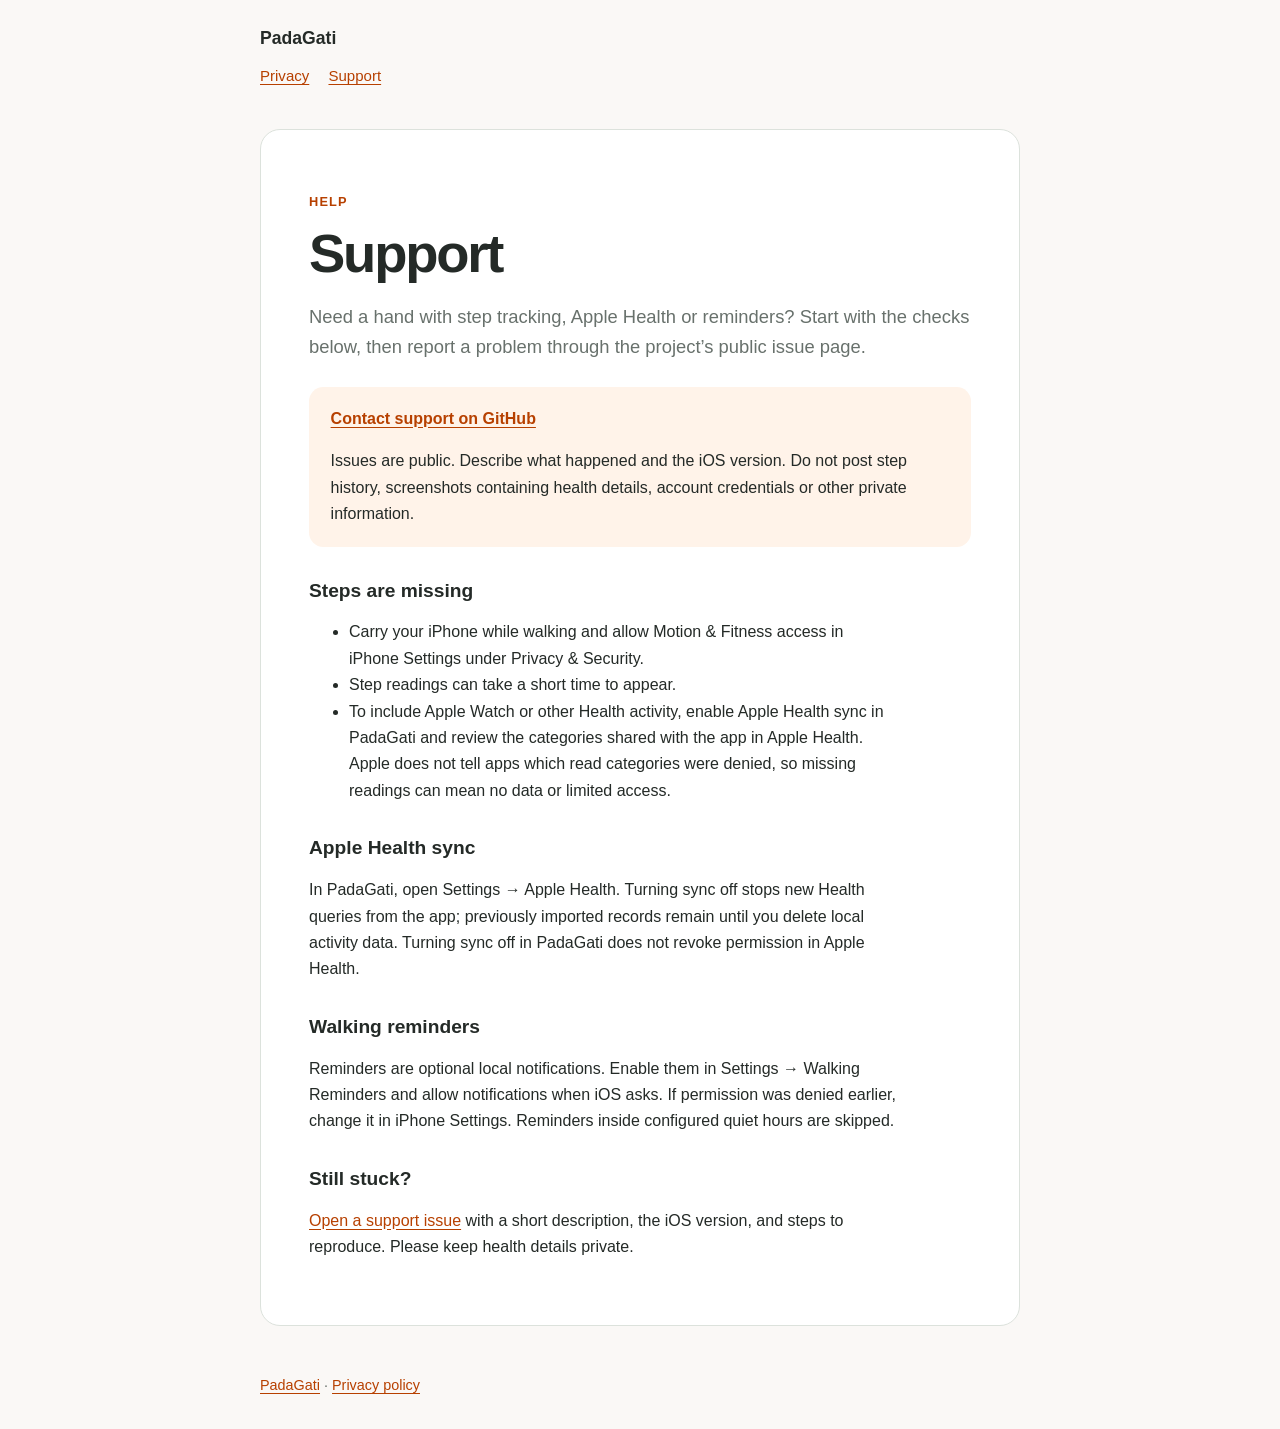
==== support/index.html @ b5596e11 "Publish PadaGati privacy and support documentation" ====
<!doctype html>
<html lang="en">
<head>
  <meta charset="utf-8">
  <meta name="viewport" content="width=device-width, initial-scale=1">
  <meta name="description" content="Troubleshooting and support for PadaGati.">
  <title>Support · PadaGati</title>
  <link rel="stylesheet" href="../assets/site.css">
</head>
<body>
  <a class="skip-link" href="#main">Skip to content</a>
  <header>
    <a class="brand" href="../">PadaGati</a>
    <nav aria-label="Main navigation">
      <a href="../privacy/">Privacy</a>
      <a href="../support/" aria-current="page">Support</a>
    </nav>
  </header>
  <main id="main">
    <p class="eyebrow">Help</p>
    <h1>Support</h1>
    <p class="lede">Need a hand with step tracking, Apple Health or reminders? Start with the checks below, then report a problem through the project’s public issue page.</p>
    <div class="card">
      <p><strong><a href="https://github.com/chaiwithcode/padagati-docs/issues">Contact support on GitHub</a></strong></p>
      <p>Issues are public. Describe what happened and the iOS version. Do not post step history, screenshots containing health details, account credentials or other private information.</p>
    </div>

    <h2>Steps are missing</h2>
    <ul>
      <li>Carry your iPhone while walking and allow Motion &amp; Fitness access in iPhone Settings under Privacy &amp; Security.</li>
      <li>Step readings can take a short time to appear.</li>
      <li>To include Apple Watch or other Health activity, enable Apple Health sync in PadaGati and review the categories shared with the app in Apple Health. Apple does not tell apps which read categories were denied, so missing readings can mean no data or limited access.</li>
    </ul>

    <h2>Apple Health sync</h2>
    <p>In PadaGati, open Settings → Apple Health. Turning sync off stops new Health queries from the app; previously imported records remain until you delete local activity data. Turning sync off in PadaGati does not revoke permission in Apple Health.</p>

    <h2>Walking reminders</h2>
    <p>Reminders are optional local notifications. Enable them in Settings → Walking Reminders and allow notifications when iOS asks. If permission was denied earlier, change it in iPhone Settings. Reminders inside configured quiet hours are skipped.</p>

    <h2>Still stuck?</h2>
    <p><a href="https://github.com/chaiwithcode/padagati-docs/issues">Open a support issue</a> with a short description, the iOS version, and steps to reproduce. Please keep health details private.</p>
  </main>
  <footer><a href="../">PadaGati</a> · <a href="../privacy/">Privacy policy</a></footer>
</body>
</html>
---- assets/site.css ----
:root {
  color-scheme: light;
  --ink: #242a27;
  --muted: #68716c;
  --accent: #b74000;
  --paper: #faf8f6;
  --surface: #fff;
  --line: #dce2dc;
  font-family: -apple-system, BlinkMacSystemFont, "Segoe UI", sans-serif;
}

* { box-sizing: border-box; }
body {
  margin: 0;
  color: var(--ink);
  background: var(--paper);
  font-size: 16px;
  line-height: 1.65;
}
a { color: var(--accent); text-underline-offset: .18em; }
a:hover { text-decoration-thickness: 2px; }
.skip-link {
  position: absolute;
  top: -4rem;
  left: 1rem;
  padding: .65rem 1rem;
  color: white;
  background: var(--accent);
  border-radius: .5rem;
}
.skip-link:focus { top: 1rem; }
header, main, footer { width: min(100% - 2rem, 760px); margin-inline: auto; }
header { padding: 1.5rem 0; }
.brand { color: var(--ink); font-size: 1.1rem; font-weight: 700; text-decoration: none; }
nav { display: flex; flex-wrap: wrap; gap: 1.2rem; margin-top: .7rem; }
nav a { font-size: .94rem; }
main {
  margin-top: 1rem;
  margin-bottom: 3rem;
  padding: clamp(1.4rem, 5vw, 3rem);
  background: var(--surface);
  border: 1px solid var(--line);
  border-radius: 1.25rem;
}
.eyebrow { color: var(--accent); font-size: .8rem; font-weight: 700; letter-spacing: .09em; text-transform: uppercase; }
h1 { margin: .3rem 0 1rem; font-size: clamp(2.1rem, 7vw, 3.4rem); line-height: 1.08; letter-spacing: -.04em; }
h2 { margin-top: 2rem; font-size: 1.2rem; line-height: 1.3; }
p, ul { max-width: 66ch; }
.lede { color: var(--muted); font-size: 1.15rem; }
.card {
  margin-top: 1.5rem;
  padding: 1.2rem 1.35rem;
  background: #fff3e9;
  border-radius: .9rem;
}
.card p:first-child { margin-top: 0; }
.card p:last-child { margin-bottom: 0; }
footer { padding: 0 0 2rem; color: var(--muted); font-size: .9rem; }
@media (prefers-reduced-motion: no-preference) {
  a { transition: text-decoration-thickness .15s ease; }
}
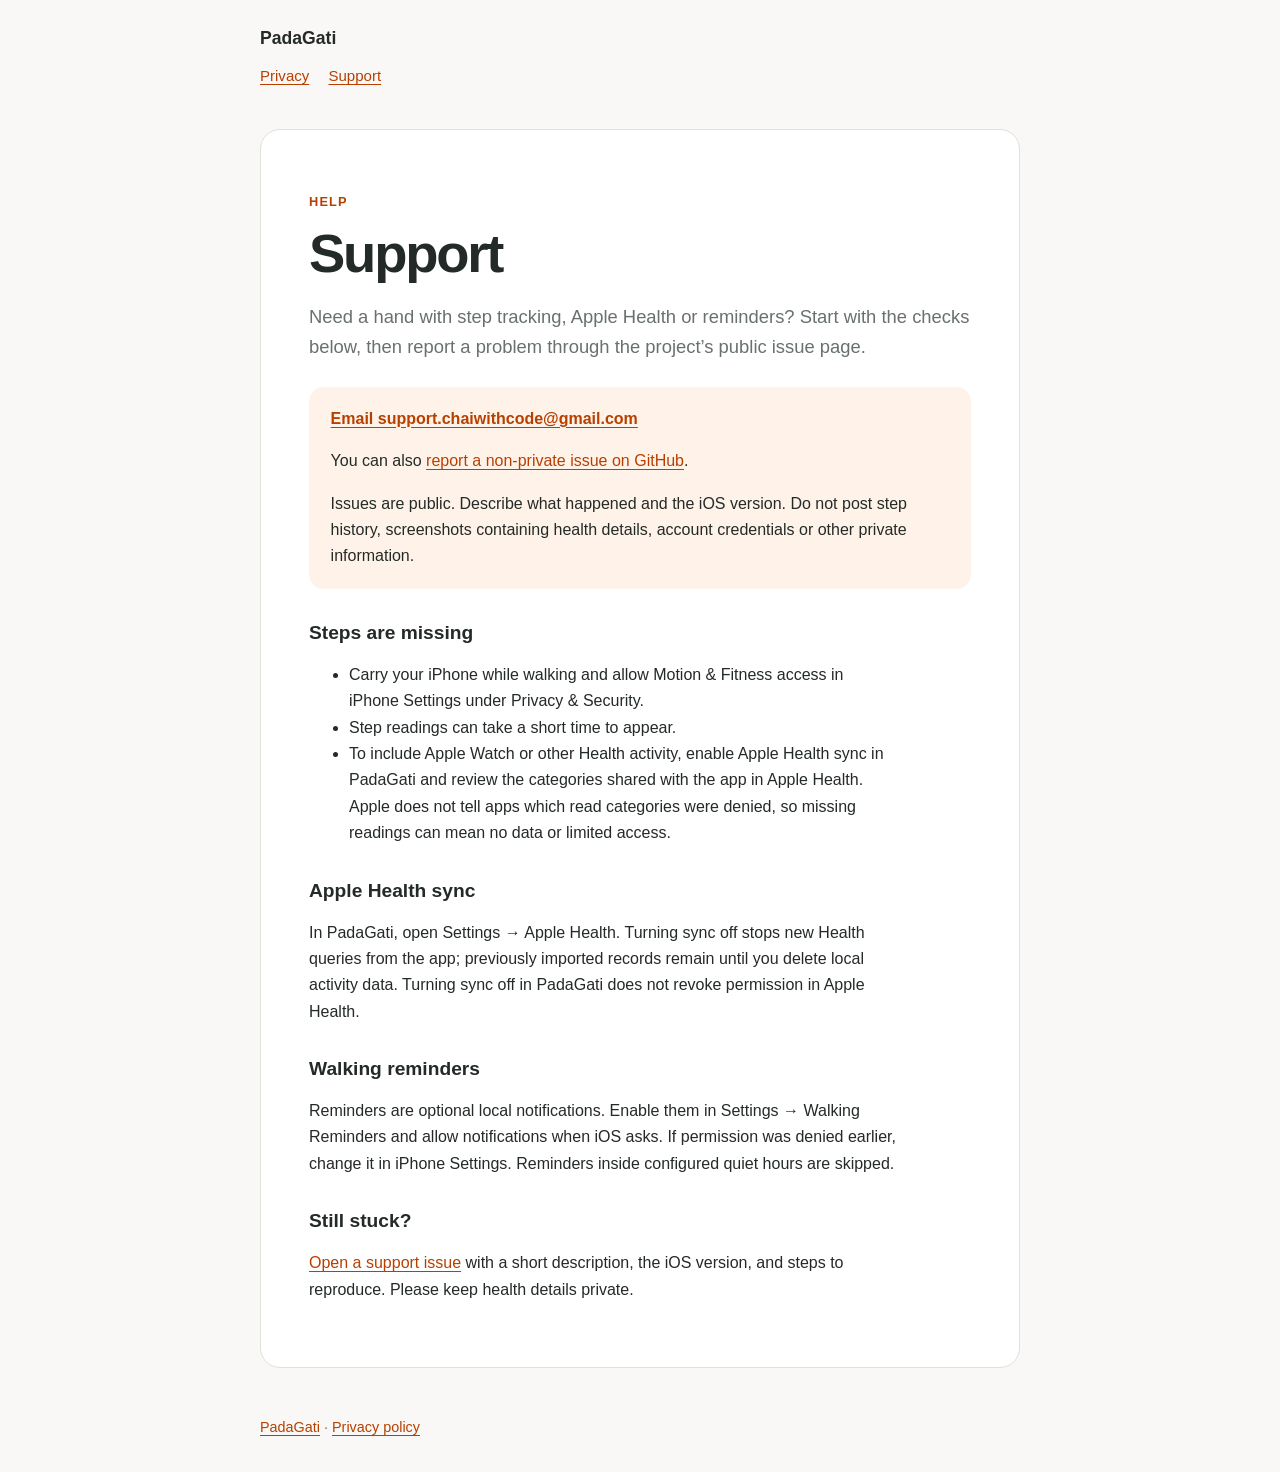
==== commit cdd292f1: "Use established PadaGati support contact" ====
--- a/support/index.html
+++ b/support/index.html
@@ -21,7 +21,8 @@
     <h1>Support</h1>
     <p class="lede">Need a hand with step tracking, Apple Health or reminders? Start with the checks below, then report a problem through the project’s public issue page.</p>
     <div class="card">
-      <p><strong><a href="https://github.com/chaiwithcode/padagati-docs/issues">Contact support on GitHub</a></strong></p>
+      <p><strong><a href="mailto:support.chaiwithcode@gmail.com?subject=PadaGati%20Support">Email support.chaiwithcode@gmail.com</a></strong></p>
+      <p>You can also <a href="https://github.com/chaiwithcode/padagati-docs/issues">report a non-private issue on GitHub</a>.</p>
       <p>Issues are public. Describe what happened and the iOS version. Do not post step history, screenshots containing health details, account credentials or other private information.</p>
     </div>
 
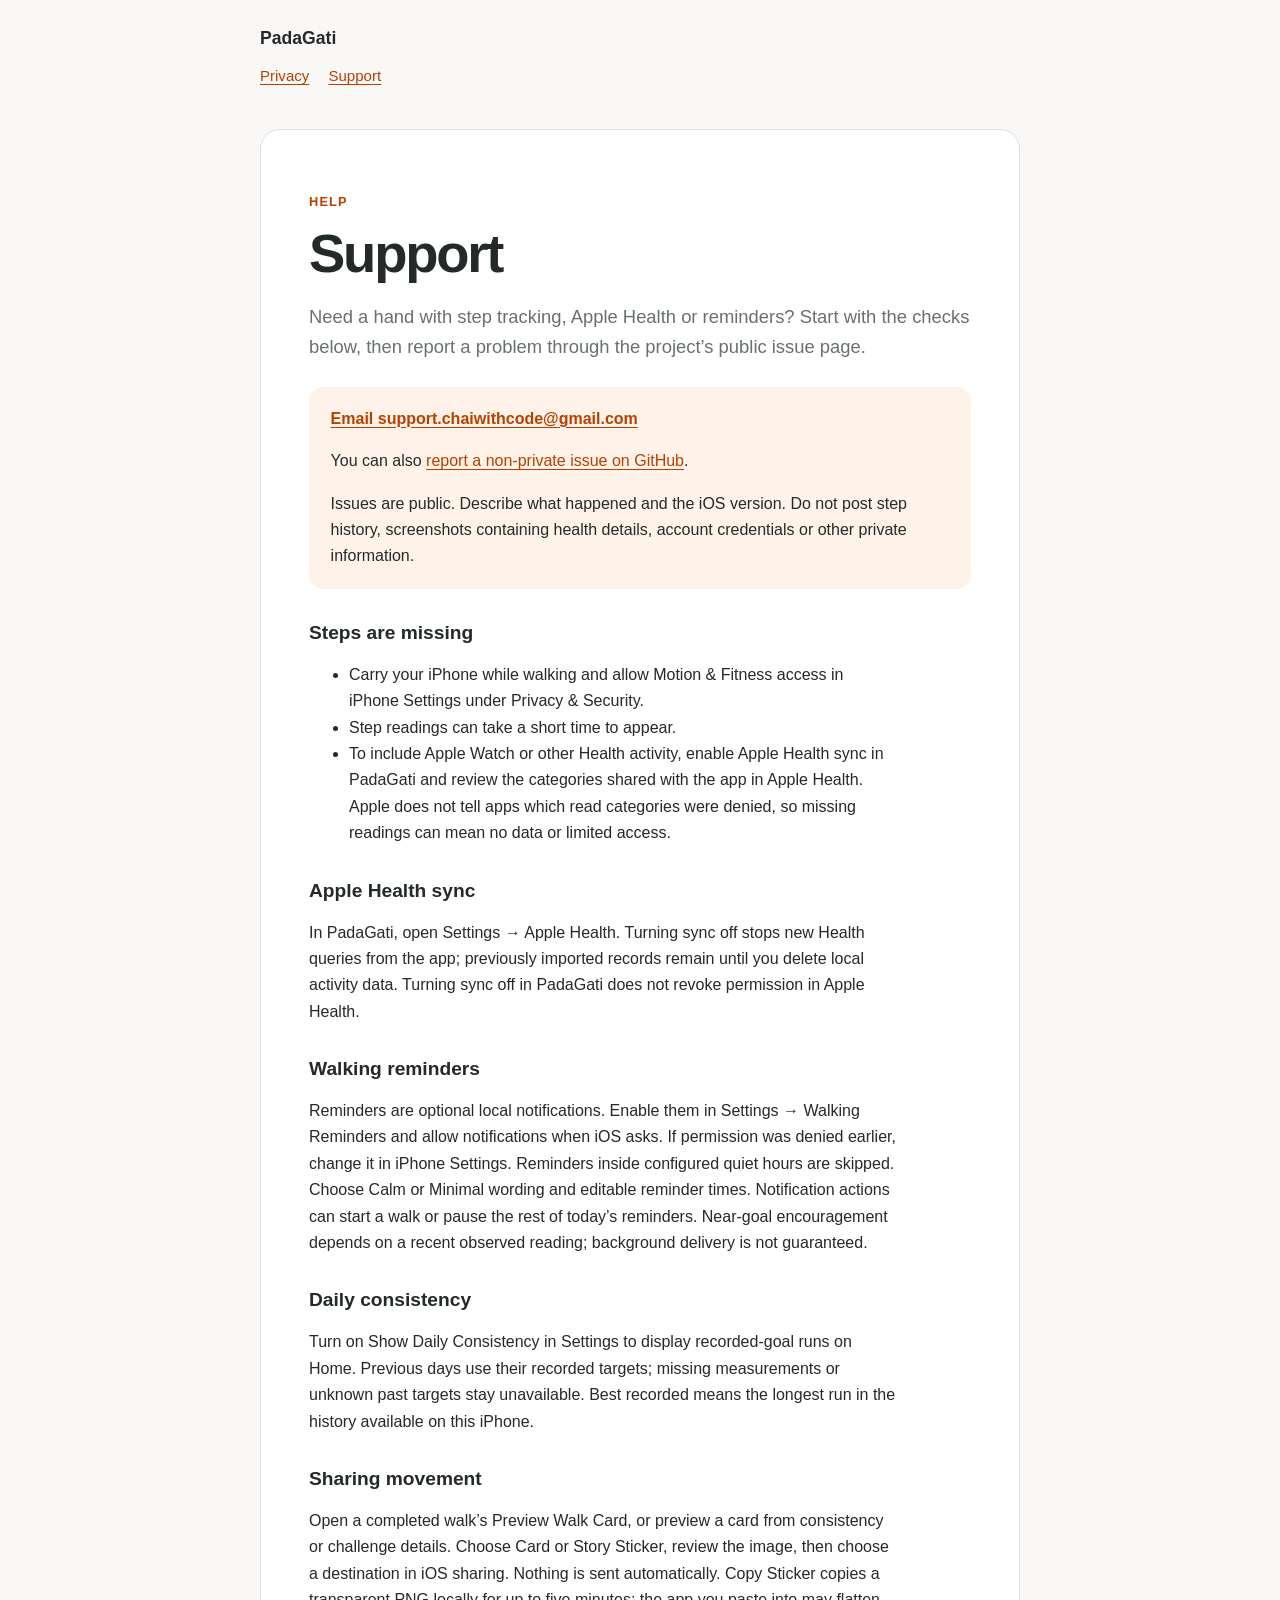
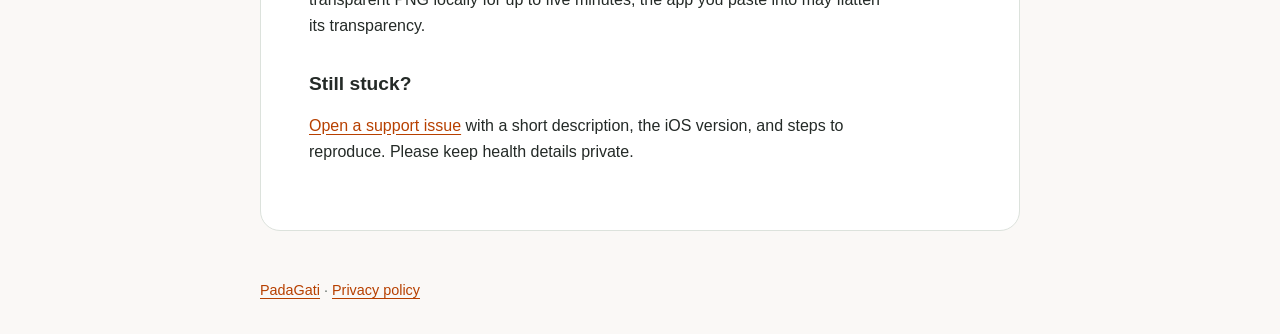
==== commit 957a068e: "Document local movement sharing and reminder controls" ====
--- a/support/index.html
+++ b/support/index.html
@@ -37,7 +37,13 @@
     <p>In PadaGati, open Settings → Apple Health. Turning sync off stops new Health queries from the app; previously imported records remain until you delete local activity data. Turning sync off in PadaGati does not revoke permission in Apple Health.</p>
 
     <h2>Walking reminders</h2>
-    <p>Reminders are optional local notifications. Enable them in Settings → Walking Reminders and allow notifications when iOS asks. If permission was denied earlier, change it in iPhone Settings. Reminders inside configured quiet hours are skipped.</p>
+    <p>Reminders are optional local notifications. Enable them in Settings → Walking Reminders and allow notifications when iOS asks. If permission was denied earlier, change it in iPhone Settings. Reminders inside configured quiet hours are skipped. Choose Calm or Minimal wording and editable reminder times. Notification actions can start a walk or pause the rest of today’s reminders. Near-goal encouragement depends on a recent observed reading; background delivery is not guaranteed.</p>
+
+    <h2>Daily consistency</h2>
+    <p>Turn on Show Daily Consistency in Settings to display recorded-goal runs on Home. Previous days use their recorded targets; missing measurements or unknown past targets stay unavailable. Best recorded means the longest run in the history available on this iPhone.</p>
+
+    <h2>Sharing movement</h2>
+    <p>Open a completed walk’s Preview Walk Card, or preview a card from consistency or challenge details. Choose Card or Story Sticker, review the image, then choose a destination in iOS sharing. Nothing is sent automatically. Copy Sticker copies a transparent PNG locally for up to five minutes; the app you paste into may flatten its transparency.</p>
 
     <h2>Still stuck?</h2>
     <p><a href="https://github.com/chaiwithcode/padagati-docs/issues">Open a support issue</a> with a short description, the iOS version, and steps to reproduce. Please keep health details private.</p>
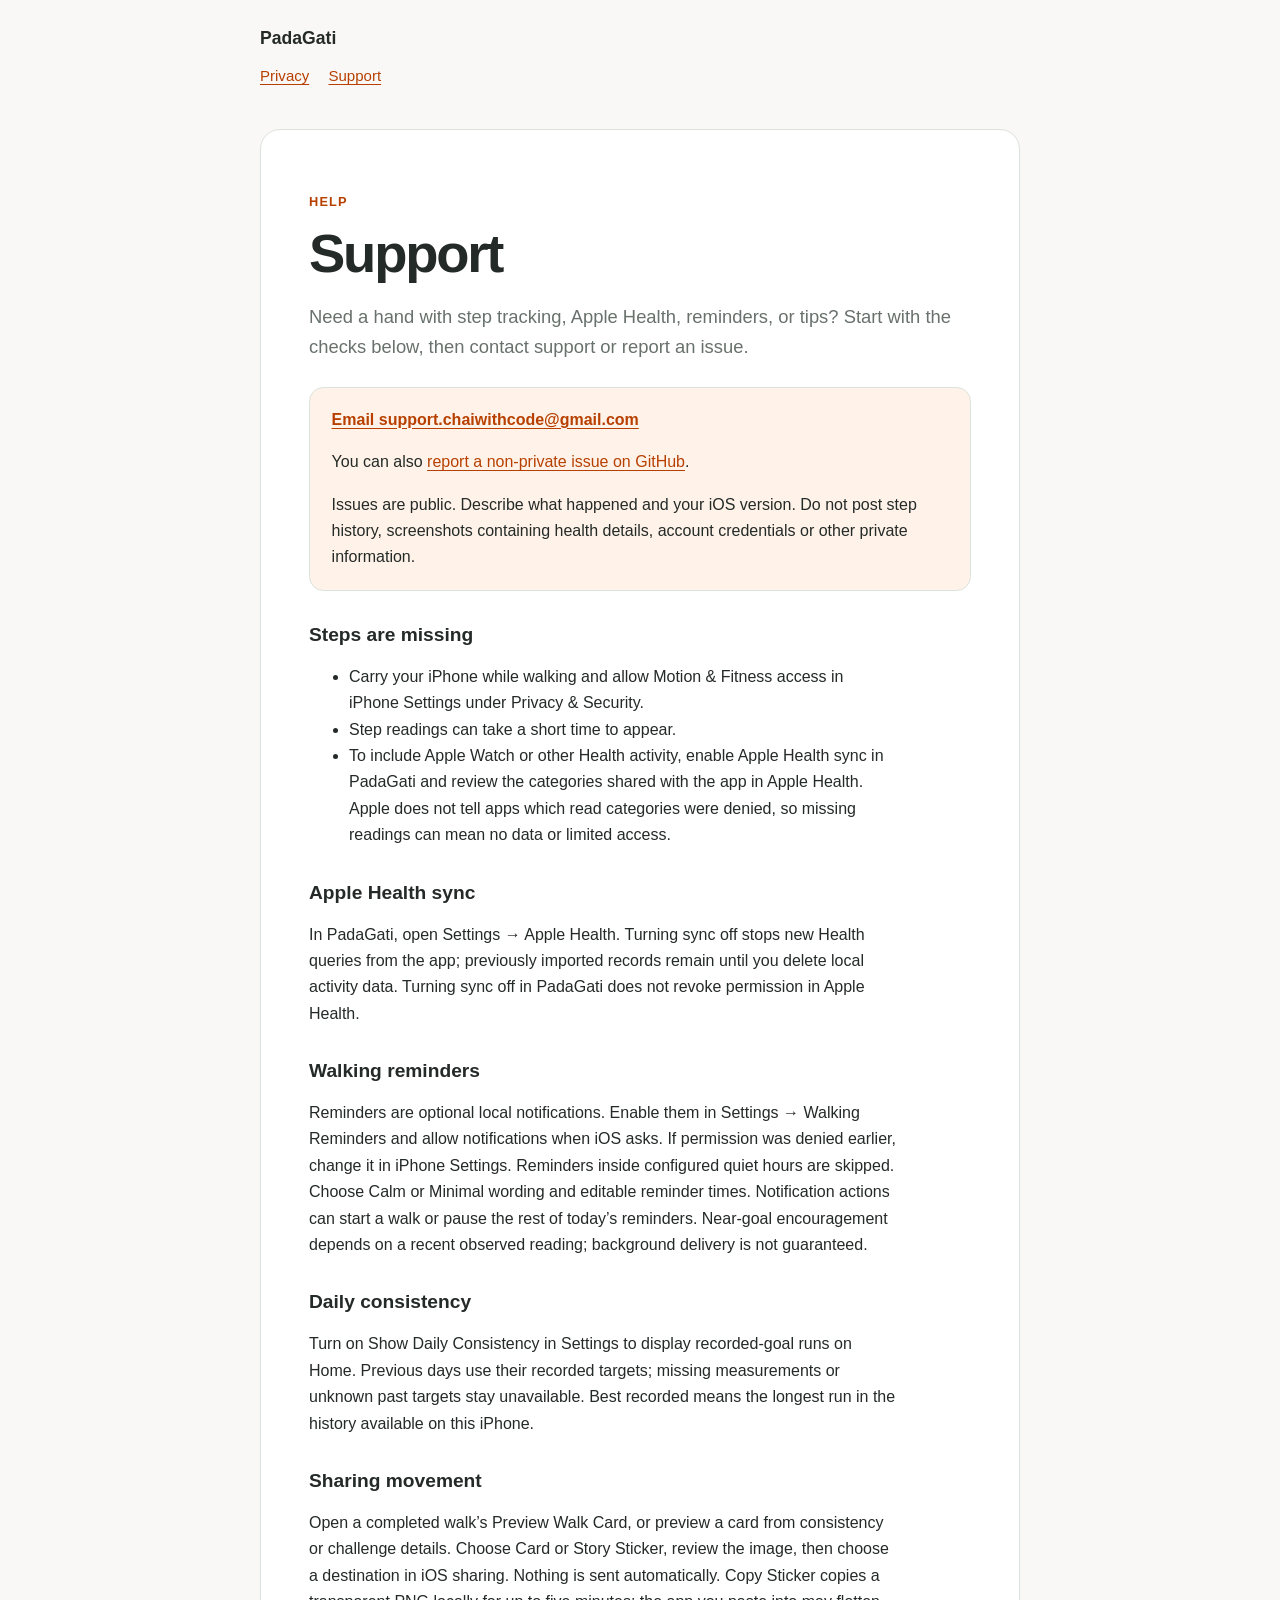
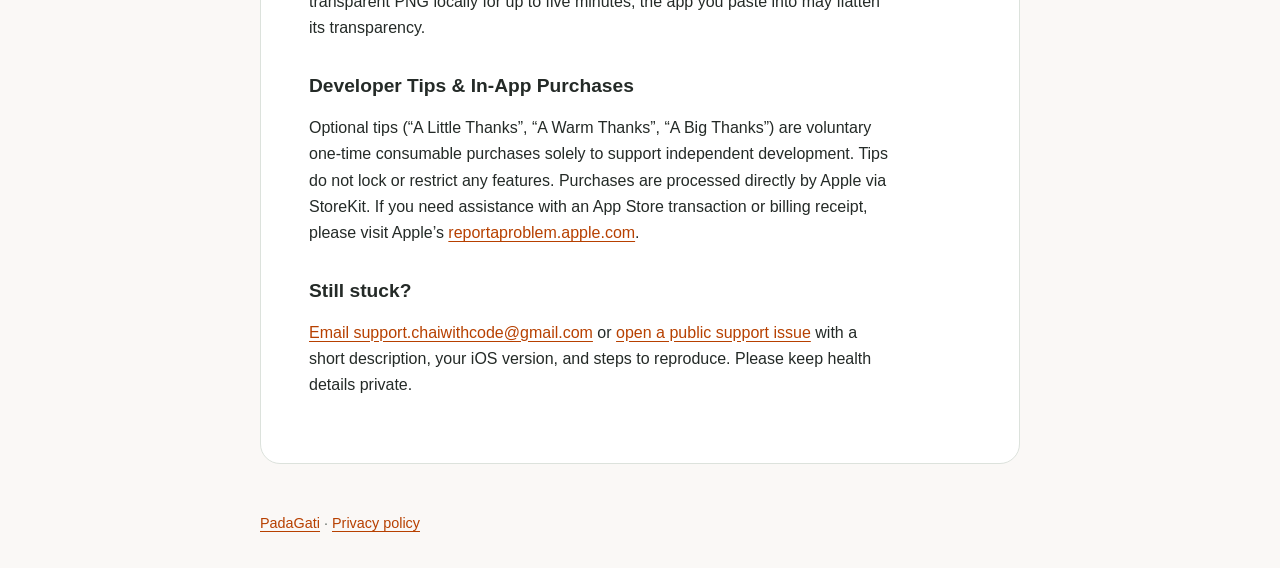
==== commit 3a941a9d: "Add Dark Mode support, tip support details, and refined copy" ====
--- a/support/index.html
+++ b/support/index.html
@@ -19,11 +19,11 @@
   <main id="main">
     <p class="eyebrow">Help</p>
     <h1>Support</h1>
-    <p class="lede">Need a hand with step tracking, Apple Health or reminders? Start with the checks below, then report a problem through the project’s public issue page.</p>
+    <p class="lede">Need a hand with step tracking, Apple Health, reminders, or tips? Start with the checks below, then contact support or report an issue.</p>
     <div class="card">
       <p><strong><a href="mailto:support.chaiwithcode@gmail.com?subject=PadaGati%20Support">Email support.chaiwithcode@gmail.com</a></strong></p>
       <p>You can also <a href="https://github.com/chaiwithcode/padagati-docs/issues">report a non-private issue on GitHub</a>.</p>
-      <p>Issues are public. Describe what happened and the iOS version. Do not post step history, screenshots containing health details, account credentials or other private information.</p>
+      <p>Issues are public. Describe what happened and your iOS version. Do not post step history, screenshots containing health details, account credentials or other private information.</p>
     </div>
 
     <h2>Steps are missing</h2>
@@ -45,8 +45,11 @@
     <h2>Sharing movement</h2>
     <p>Open a completed walk’s Preview Walk Card, or preview a card from consistency or challenge details. Choose Card or Story Sticker, review the image, then choose a destination in iOS sharing. Nothing is sent automatically. Copy Sticker copies a transparent PNG locally for up to five minutes; the app you paste into may flatten its transparency.</p>
 
+    <h2>Developer Tips &amp; In-App Purchases</h2>
+    <p>Optional tips (“A Little Thanks”, “A Warm Thanks”, “A Big Thanks”) are voluntary one-time consumable purchases solely to support independent development. Tips do not lock or restrict any features. Purchases are processed directly by Apple via StoreKit. If you need assistance with an App Store transaction or billing receipt, please visit Apple’s <a href="https://reportaproblem.apple.com">reportaproblem.apple.com</a>.</p>
+
     <h2>Still stuck?</h2>
-    <p><a href="https://github.com/chaiwithcode/padagati-docs/issues">Open a support issue</a> with a short description, the iOS version, and steps to reproduce. Please keep health details private.</p>
+    <p><a href="mailto:support.chaiwithcode@gmail.com?subject=PadaGati%20Support">Email support.chaiwithcode@gmail.com</a> or <a href="https://github.com/chaiwithcode/padagati-docs/issues">open a public support issue</a> with a short description, your iOS version, and steps to reproduce. Please keep health details private.</p>
   </main>
   <footer><a href="../">PadaGati</a> · <a href="../privacy/">Privacy policy</a></footer>
 </body>
--- a/assets/site.css
+++ b/assets/site.css
@@ -1,12 +1,25 @@
 :root {
-  color-scheme: light;
+  color-scheme: light dark;
   --ink: #242a27;
   --muted: #68716c;
   --accent: #b74000;
   --paper: #faf8f6;
   --surface: #fff;
   --line: #dce2dc;
+  --card-bg: #fff3e9;
   font-family: -apple-system, BlinkMacSystemFont, "Segoe UI", sans-serif;
+}
+
+@media (prefers-color-scheme: dark) {
+  :root {
+    --ink: #e8edea;
+    --muted: #95a19a;
+    --accent: #ff6e26;
+    --paper: #121514;
+    --surface: #1a1e1c;
+    --line: #2a332e;
+    --card-bg: #2b1f16;
+  }
 }
 
 * { box-sizing: border-box; }
@@ -50,7 +63,8 @@
 .card {
   margin-top: 1.5rem;
   padding: 1.2rem 1.35rem;
-  background: #fff3e9;
+  background: var(--card-bg);
+  border: 1px solid var(--line);
   border-radius: .9rem;
 }
 .card p:first-child { margin-top: 0; }
